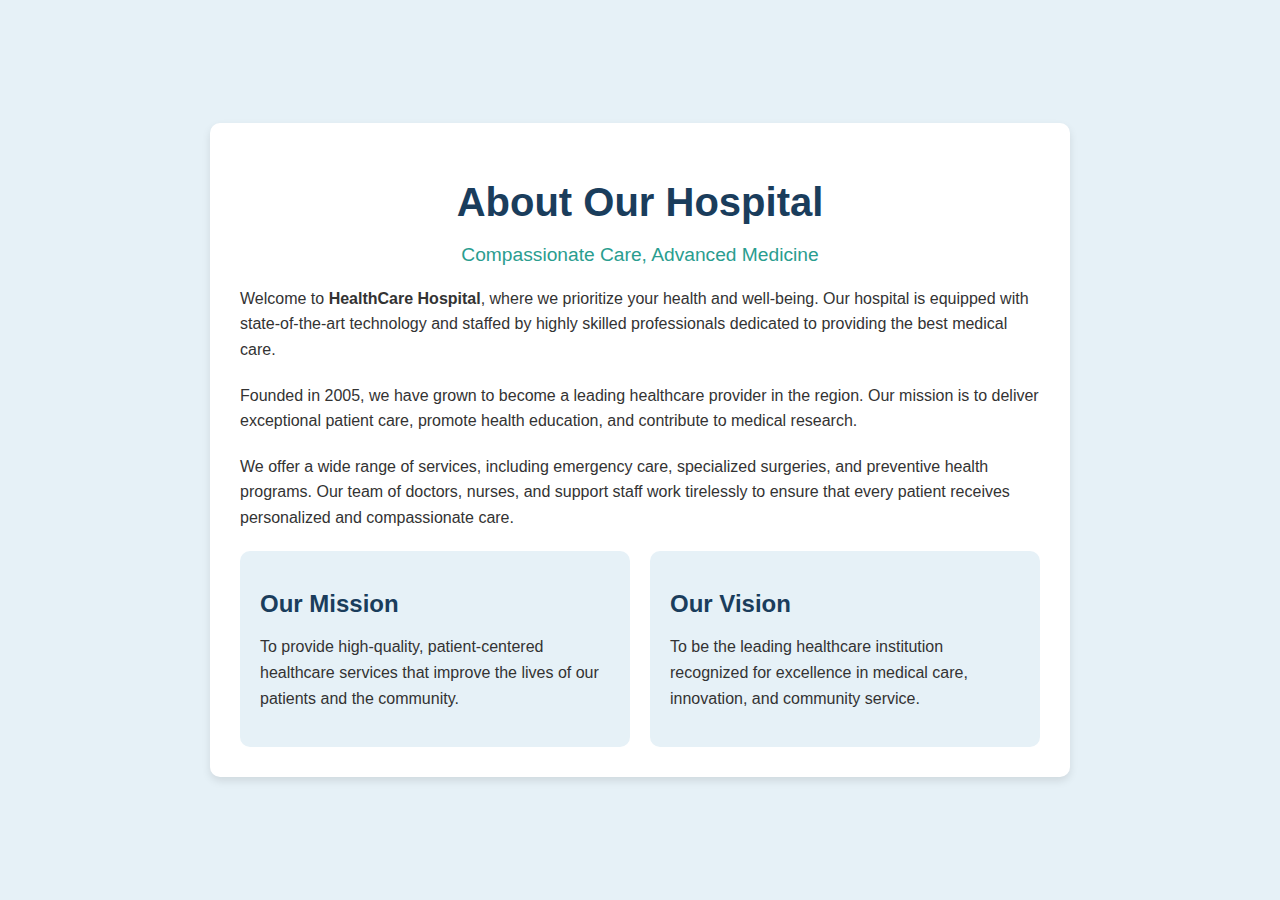
==== about.html @ ea89b2d6 "second comit" ====
<!DOCTYPE html>
<html lang="en">
<head>
    <meta charset="UTF-8">
    <meta name="viewport" content="width=device-width, initial-scale=1.0">
    <title>About Us</title>
    <link rel="stylesheet" href="style.css"> <!-- Link to external CSS file -->
</head>
<body>
    <div class="about-container">
        <h1>About Our Hospital</h1>
        <p class="tagline">Compassionate Care, Advanced Medicine</p>
        <div class="about-content">
            <p>
                Welcome to <strong>HealthCare Hospital</strong>, where we prioritize your health and well-being. 
                Our hospital is equipped with state-of-the-art technology and staffed by highly skilled 
                professionals dedicated to providing the best medical care.
            </p>
            <p>
                Founded in 2005, we have grown to become a leading healthcare provider in the region. 
                Our mission is to deliver exceptional patient care, promote health education, and 
                contribute to medical research.
            </p>
            <p>
                We offer a wide range of services, including emergency care, specialized surgeries, 
                and preventive health programs. Our team of doctors, nurses, and support staff work 
                tirelessly to ensure that every patient receives personalized and compassionate care.
            </p>
        </div>
        <div class="mission-vision">
            <div class="mission">
                <h2>Our Mission</h2>
                <p>
                    To provide high-quality, patient-centered healthcare services that improve the 
                    lives of our patients and the community.
                </p>
            </div>
            <div class="vision">
                <h2>Our Vision</h2>
                <p>
                    To be the leading healthcare institution recognized for excellence in medical 
                    care, innovation, and community service.
                </p>
            </div>
        </div>
    </div>
</body>
</html>
---- style.css ----
:root {
    --primary-blue: #1a3d5c;
    --secondary-blue: #2a9d8f;
    --accent-teal: #e6f1f7;
    --emergency-red: #e76f51;
    --text-dark: #333;
    --text-light: #fff;
}

body {
    font-family: 'Arial', sans-serif;
    background-color: var(--accent-teal);
    color: var(--text-dark);
    margin: 0;
    padding: 0;
    display: flex;
    justify-content: center;
    align-items: center;
    min-height: 100vh;
}

.doctor-profile {
    background-color: var(--text-light);
    border-radius: 10px;
    box-shadow: 0 4px 8px rgba(0, 0, 0, 0.1);
    overflow: hidden;
    width: 90%;
    max-width: 800px;
    display: flex;
    flex-direction: column;
    align-items: center;
    padding: 20px;
    margin: 20px;
}

.doctor-image img {
    width: 150px;
    height: 150px;
    border-radius: 50%;
    border: 4px solid var(--secondary-blue);
    object-fit: cover;
}

.doctor-details {
    text-align: center;
    margin-top: 20px;
}

.doctor-details h1 {
    font-size: 2rem;
    color: var(--primary-blue);
    margin-bottom: 10px;
}

.doctor-details .specialization {
    font-size: 1.2rem;
    color: var(--secondary-blue);
    font-weight: bold;
    margin-bottom: 15px;
}

.doctor-details .bio {
    font-size: 1rem;
    line-height: 1.6;
    color: var(--text-dark);
    margin-bottom: 20px;
}

.contact-info {
    text-align: left;
    margin-bottom: 20px;
}

.contact-info p {
    font-size: 0.9rem;
    margin: 5px 0;
}

.contact-info strong {
    color: var(--primary-blue);
}

.appointment-btn {
    background-color: var(--secondary-blue);
    color: var(--text-light);
    border: none;
    padding: 10px 20px;
    font-size: 1rem;
    border-radius: 5px;
    cursor: pointer;
    transition: background-color 0.3s ease;
}

.appointment-btn:hover {
    background-color: var(--primary-blue);
}

/* Responsive Design */
@media (min-width: 768px) {
    .doctor-profile {
        flex-direction: row;
        text-align: left;
    }

    .doctor-image {
        margin-right: 30px;
    }

    .doctor-details {
        text-align: left;
    }
}

/* About Page Styling */
.about-container {
    background-color: var(--text-light);
    border-radius: 10px;
    box-shadow: 0 4px 8px rgba(0, 0, 0, 0.1);
    padding: 30px;
    margin: 20px;
    max-width: 800px;
    width: 90%;
}

.about-container h1 {
    font-size: 2.5rem;
    color: var(--primary-blue);
    margin-bottom: 10px;
    text-align: center;
}

.about-container .tagline {
    font-size: 1.2rem;
    color: var(--secondary-blue);
    text-align: center;
    margin-bottom: 20px;
}

.about-content p {
    font-size: 1rem;
    line-height: 1.6;
    color: var(--text-dark);
    margin-bottom: 20px;
}

.mission-vision {
    display: flex;
    flex-wrap: wrap;
    gap: 20px;
    margin-top: 20px;
}

.mission, .vision {
    flex: 1;
    min-width: 250px;
    background-color: var(--accent-teal);
    padding: 20px;
    border-radius: 10px;
}

.mission h2, .vision h2 {
    font-size: 1.5rem;
    color: var(--primary-blue);
    margin-bottom: 10px;
}

.mission p, .vision p {
    font-size: 1rem;
    line-height: 1.6;
    color: var(--text-dark);
}

/* Contact Page Styling */
.contact-container {
    background-color: var(--text-light);
    border-radius: 10px;
    box-shadow: 0 4px 8px rgba(0, 0, 0, 0.1);
    padding: 30px;
    margin: 20px;
    max-width: 800px;
    width: 90%;
}

.contact-container h1 {
    font-size: 2.5rem;
    color: var(--primary-blue);
    margin-bottom: 10px;
    text-align: center;
}

.contact-container .tagline {
    font-size: 1.2rem;
    color: var(--secondary-blue);
    text-align: center;
    margin-bottom: 20px;
}

.contact-info {
    display: flex;
    flex-wrap: wrap;
    gap: 20px;
}

.contact-details, .contact-form {
    flex: 1;
    min-width: 250px;
}

.contact-details h2, .contact-form h2 {
    font-size: 1.5rem;
    color: var(--primary-blue);
    margin-bottom: 10px;
}

.contact-details p {
    font-size: 1rem;
    line-height: 1.6;
    color: var(--text-dark);
    margin-bottom: 10px;
}

.contact-form .form-group {
    margin-bottom: 15px;
}

.contact-form label {
    font-size: 1rem;
    color: var(--primary-blue);
    display: block;
    margin-bottom: 5px;
}

.contact-form input, .contact-form textarea {
    width: 100%;
    padding: 10px;
    border: 1px solid var(--secondary-blue);
    border-radius: 5px;
    font-size: 1rem;
}

.contact-form textarea {
    resize: vertical;
}

.submit-btn {
    background-color: var(--secondary-blue);
    color: var(--text-light);
    border: none;
    padding: 10px 20px;
    font-size: 1rem;
    border-radius: 5px;
    cursor: pointer;
    transition: background-color 0.3s ease;
}

.submit-btn:hover {
    background-color: var(--primary-blue);
}
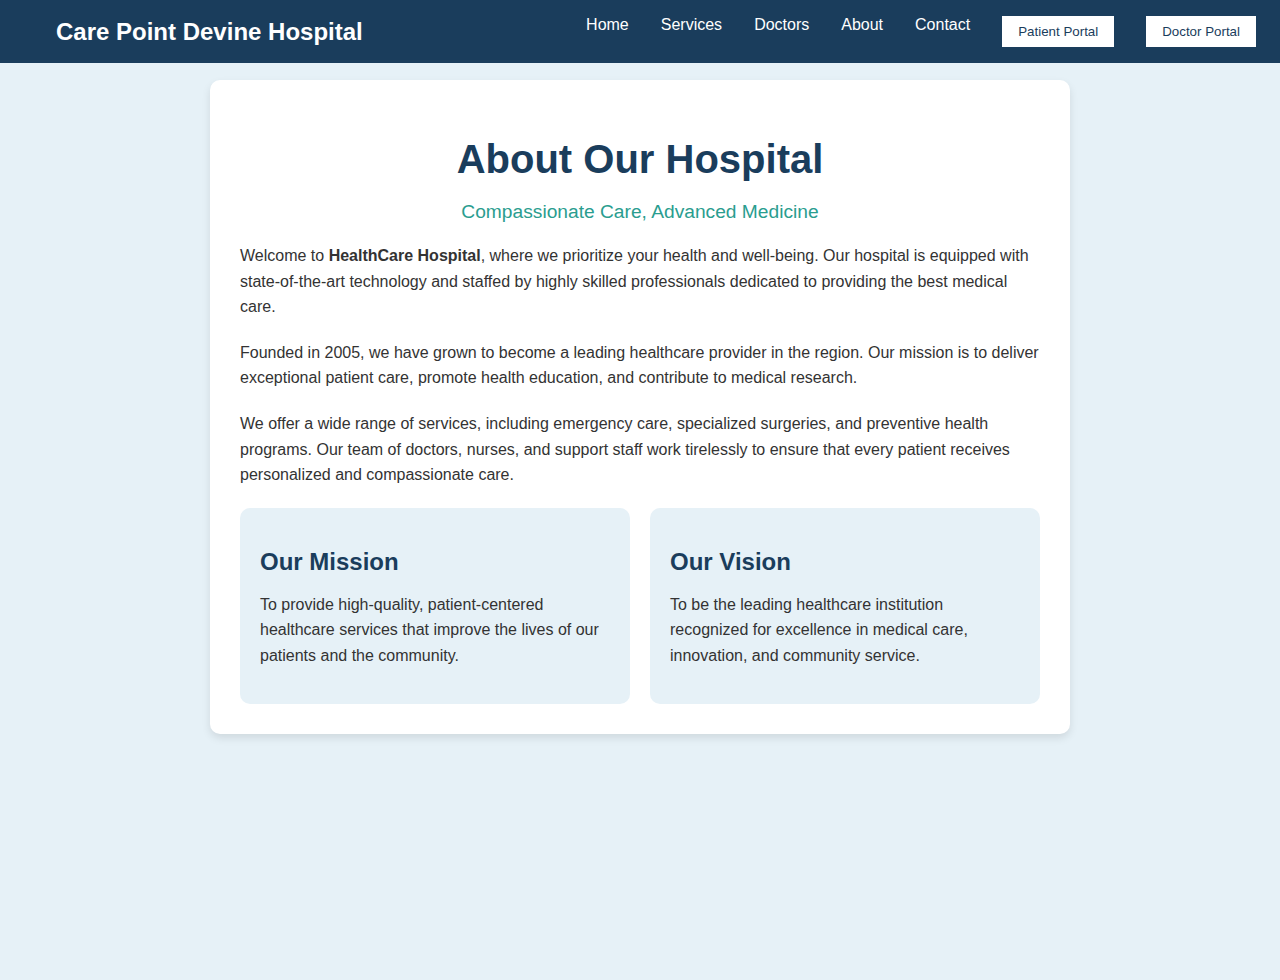
==== commit 0710669a: "80%" ====
--- a/about.html
+++ b/about.html
@@ -4,9 +4,26 @@
     <meta charset="UTF-8">
     <meta name="viewport" content="width=device-width, initial-scale=1.0">
     <title>About Us</title>
+    <link rel="stylesheet" href="https://cdnjs.cloudflare.com/ajax/libs/font-awesome/6.0.0-beta3/css/all.min.css">
     <link rel="stylesheet" href="style.css"> <!-- Link to external CSS file -->
 </head>
 <body>
+     <!-- Header -->
+     <header class="header">
+        <nav class="nav-container">
+            <div class="logo">Care Point Devine Hospital</div>
+            <div class="nav-links" id="navLinks">
+                <a href="index.html">Home</a>
+                <a href="services.html">Services</a>
+                <a href="doctors.html">Doctors</a>
+                <a href="about.html">About</a>
+                <a href="contact.html">Contact</a>
+                <button class="portal-btn" onclick="showPortal('patient')">Patient Portal</button>
+                <button class="portal-btn" onclick="showPortal('doctor')">Doctor Portal</button>
+            </div>
+            <i class="fas fa-bars menu-icon" id="menuIcon" onclick="toggleMenu()"></i>
+        </nav>
+    </header>
     <div class="about-container">
         <h1>About Our Hospital</h1>
         <p class="tagline">Compassionate Care, Advanced Medicine</p>
@@ -44,5 +61,47 @@
             </div>
         </div>
     </div>
+    <script>
+        // JavaScript to toggle the menu
+        function toggleMenu() {
+            const navLinks = document.getElementById("navLinks");
+            navLinks.classList.toggle("active");
+        }
+    </script>
+
+    <script>
+        function showPortal(type) {
+            const modal = document.getElementById(`${type}Portal`);
+            modal.style.display = 'block';
+        }
+
+        window.onclick = function(event) {
+            if (event.target.className === 'modal') {
+                event.target.style.display = 'none';
+            }
+        }
+    </script>
+    <script>
+        // Smooth scroll for navigation
+        document.querySelectorAll('a[href^="#"]').forEach(anchor => {
+            anchor.addEventListener('click', function (e) {
+                e.preventDefault();
+                document.querySelector(this.getAttribute('href')).scrollIntoView({
+                    behavior: 'smooth'
+                });
+            });
+        });
+        
+        // Mobile menu toggle
+        const mobileMenu = () => {
+            const nav = document.querySelector('.nav-links');
+            nav.style.display = nav.style.display === 'flex' ? 'none' : 'flex';
+        }
+        
+        // Initialize Google Map
+        function initMap() {
+            // Add your map initialization code here
+        }
+        </script>
 </body>
 </html>--- a/style.css
+++ b/style.css
@@ -7,16 +7,429 @@
     --text-light: #fff;
 }
 
+ /* Header Styling */
+ .header {
+    background: var(--primary-blue);
+    padding: 1rem;
+    position: fixed;
+    width: 100%;
+    top: 0;
+    z-index: 1000;
+    margin-bottom: 20px;
+}
+
+.nav-container {
+    display: flex;
+    justify-content: space-between;
+    align-items: center;
+    max-width: 1200px;
+    margin: 0 auto;
+}
+
+.logo {
+    color: var(--text-light);
+    font-size: 1.5rem;
+    font-weight: bold;
+}
+
+.nav-links {
+    display: flex;
+    gap: 2rem;
+}
+
+.nav-links a {
+    color: var(--text-light);
+    text-decoration: none;
+    transition: color 0.3s;
+}
+
+.nav-links a:hover {
+    color: #ffdd57;
+}
+
+.portal-btn {
+    background: var(--text-light);
+    color: var(--primary-blue);
+    border: none;
+    padding: 0.5rem 1rem;
+    cursor: pointer;
+    transition: background 0.3s;
+}
+
+.portal-btn:hover {
+    background: #ffdd57;
+}
+
+/* Hamburger Menu Icon */
+.menu-icon {
+    display: none;
+    color: var(--text-light);
+    font-size: 1.5rem;
+    cursor: pointer;
+}
+
+/* Responsive Styles */
+@media (max-width: 768px) {
+    .nav-links {
+        display: none;
+        flex-direction: column;
+        position: absolute;
+        top: 60px;
+        right: 1rem;
+        background: var(--primary-blue);
+        padding: 1rem;
+        border-radius: 5px;
+        box-shadow: 0 4px 8px rgba(0, 0, 0, 0.2);
+    }
+
+    .nav-links.active {
+        display: flex;
+    }
+
+    .menu-icon {
+        display: block;
+    }
+}
+
+/* Hero Section */
+.hero {
+    background: var(--accent-teal);
+    padding: 8rem 2rem 4rem;
+    text-align: center;
+}
+
+.hero h1 {
+    font-size: 2.5rem;
+    color: var(--primary-blue);
+    margin-bottom: 1rem;
+}
+
+/* Services Grid */
+.services {
+    padding: 4rem 2rem;
+    background: #fff;
+    
+}
+
+.services h2 {
+    font-size: 2rem;
+    color: var(--primary-blue);
+    margin-bottom: 2rem;
+    text-align: center;
+}
+.services-grid {
+    display: grid;
+    grid-template-columns: repeat(auto-fit, minmax(250px, 1fr));
+    gap: 2rem;
+    max-width: 1200px;
+    margin: 0 auto;
+}
+
+.service-card {
+    padding: 2rem;
+    border-radius: 10px;
+    box-shadow: 0 2px 10px rgba(0,0,0,0.1);
+    transition: transform 0.3s;
+}
+
+.service-card:hover {
+    transform: translateY(-5px);
+}
+
+/* Emergency Banner */
+.emergency-banner {
+    background: var(--emergency-red);
+    color: var(--text-light);
+    text-align: center;
+    padding: 2rem;
+    margin: 2rem 0;
+}
+
+/* Footer */
+.footer {
+    background: var(--primary-blue);
+    color: var(--text-light);
+    padding: 2rem;
+    text-align: center;
+}
+
+/* Responsive Design */
+@media (max-width: 768px) {
+    .hero h1 {
+        font-size: 2rem;
+    }
+
+    .services-grid {
+        grid-template-columns: 1fr;
+    }
+}
+
+/* Modal Styles */
+.modal {
+    display: none;
+    position: fixed;
+    top: 0;
+    left: 0;
+    width: 100%;
+    height: 100%;
+    background: rgba(0,0,0,0.5);
+}
+
+.modal-content {
+    background: white;
+    padding: 2rem;
+    width: 90%;
+    max-width: 400px;
+    position: absolute;
+    top: 50%;
+    left: 50%;
+    transform: translate(-50%, -50%);
+    border-radius: 5px;
+}
+
+.departments {
+    padding: 4rem 2rem;
+    background: var(--text-light);
+}
+
+.department-grid {
+    display: grid;
+    grid-template-columns: repeat(auto-fit, minmax(250px, 1fr));
+    gap: 2rem;
+    max-width: 1200px;
+    margin: 2rem auto;
+}
+
+.department-card {
+    text-align: center;
+    padding: 2rem;
+    border-radius: 10px;
+    background: var(--accent-teal);
+    transition: transform 0.3s;
+}
+
+.department-card i {
+    font-size: 2.5rem;
+    color: var(--secondary-blue);
+    margin-bottom: 1rem;
+}
+
+.department-card:hover {
+    transform: translateY(-5px);
+}
+
+.team {
+    padding: 4rem 2rem;
+    background: var(--accent-teal);
+}
+
+.team-grid {
+    display: grid;
+    grid-template-columns: repeat(auto-fit, minmax(250px, 1fr));
+    gap: 2rem;
+    max-width: 1200px;
+    margin: 2rem auto;
+}
+
+.doctor-card {
+    background: white;
+    border-radius: 10px;
+    padding: 1.5rem;
+    text-align: center;
+    box-shadow: 0 2px 10px rgba(0,0,0,0.1);
+}
+
+.doctor-card img {
+width: 150px; /* Fixed width for circular/square image */
+height: 150px; /* Fixed height for circular/square image */
+object-fit: cover; /* Ensures the image covers the area without distortion */
+border-radius: 50%; /* Makes the image circular (use 8px for square) */
+margin-bottom: 1rem;
+border: 4px solid var(--secondary-blue); /* Optional: Adds a border */
+}
+
+.social-links {
+    margin-top: 1rem;
+    display: flex;
+    justify-content: center;
+    gap: 1rem;
+}
+
+.appointment {
+    padding: 4rem 2rem;
+    background: var(--text-light); /* Fallback background color */
+    background-image: url('images/appoin.jpg'); /* Add your background image */
+    background-size: cover; /* Ensures the image covers the entire section */
+    background-position: center; /* Centers the background image */
+    background-repeat: no-repeat; /* Prevents the image from repeating */
+    color: #333; /* Adjust text color for better contrast */
+    text-align: center; /* Centers the text content */
+}
+
+
+.appointment-container {
+    max-width: 800px;
+    margin: 0 auto;
+}
+
+.form-grid {
+    display: grid;
+    grid-template-columns: repeat(2, 1fr);
+    gap: 1.5rem;
+    margin: 2rem 0;
+}
+
+input, select, textarea {
+    width: 100%;
+    padding: 0.8rem;
+    border: 1px solid #ddd;
+    border-radius: 4px;
+}
+
+textarea {
+    grid-column: 1 / -1;
+    height: 100px;
+}
+
+@media (max-width: 600px) {
+    .form-grid {
+        grid-template-columns: 1fr;
+    }
+}
+
+.testimonials {
+    padding: 4rem 2rem;
+    background: var(--accent-teal);
+    text-align: center;
+}
+
+.testimonial-carousel {
+    max-width: 800px;
+    margin: 2rem auto;
+    position: relative;
+}
+
+.testimonial {
+    display: none;
+    padding: 2rem;
+    background: white;
+    border-radius: 10px;
+    box-shadow: 0 2px 10px rgba(0,0,0,0.1);
+}
+
+.testimonial.active {
+    display: block;
+    margin-bottom: 10px;
+}
+
+.contact {
+padding: 4rem 2rem;
+background: var(--accent-teal);
+}
+
+.contact-container {
+max-width: 1200px;
+margin: 80px auto 0;
+text-align: center;
+padding: 20px;
+box-sizing: border-box;
+}
+
+.contact-info {
+display: flex;
+background: white;
+justify-content: space-between;
+gap: 2rem;
+margin-top: 20px;
+}
+
+.info-item {
+display: flex;
+align-items: center;
+gap: 1rem;
+margin: 1.5rem 0;
+}
+
+.info-item i {
+color: var(--secondary-blue);
+font-size: 1.2rem;
+}
+
+.map-container {
+height: 400px;
+border-radius: 10px;
+overflow: hidden;
+box-shadow: 0 2px 10px rgba(0,0,0,0.1);   
+}
+iframe {
+width: 100%;
+height: 100%;
+border: 0;
+}
+/* ====== Patient Education ====== */
+.education {
+padding: 4rem 2rem;
+background: white;
+}
+
+.education-grid {
+display: grid;
+grid-template-columns: repeat(auto-fit, minmax(300px, 1fr));
+gap: 2rem;
+max-width: 1200px;
+margin: 2rem auto;
+}
+
+.article-card {
+background: var(--accent-teal);
+border-radius: 10px;
+padding: 1.5rem;
+transition: transform 0.3s;
+}
+
+.article-card h3 {
+color: var(--primary-blue);
+margin-bottom: 1rem;
+}
+
+.read-more {
+display: inline-block;
+color: var(--secondary-blue);
+text-decoration: none;
+font-weight: bold;
+margin-top: 1rem;
+}
+
+/* Responsive Design */
+@media (max-width: 768px) {
+.department-grid,
+.team-grid,
+.education-grid {
+    grid-template-columns: 1fr;
+}
+
+.contact-container {
+    grid-template-columns: 1fr;
+}
+}
+
 body {
     font-family: 'Arial', sans-serif;
     background-color: var(--accent-teal);
     color: var(--text-dark);
     margin: 0;
     padding: 0;
+    justify-content: center;
+    align-items: center;
+    min-height: 100vh;
+}
+.docprofile {
     display: flex;
     justify-content: center;
     align-items: center;
-    min-height: 100vh;
+    flex-direction: column;
+    margin-top: 80px; /* Adjust this value based on the height of your header */
+    padding-top: 20px; /* Optional: Adds extra spacing at the top */
 }
 
 .doctor-profile {
@@ -27,12 +440,11 @@
     width: 90%;
     max-width: 800px;
     display: flex;
-    flex-direction: column;
     align-items: center;
+    justify-content: center;
     padding: 20px;
-    margin: 20px;
-}
-
+    margin-bottom: 20px;
+}
 .doctor-image img {
     width: 150px;
     height: 150px;
@@ -117,9 +529,10 @@
     border-radius: 10px;
     box-shadow: 0 4px 8px rgba(0, 0, 0, 0.1);
     padding: 30px;
-    margin: 20px;
     max-width: 800px;
     width: 90%;
+    margin: auto;
+    margin-top: 80px;
 }
 
 .about-container h1 {
@@ -176,9 +589,11 @@
     border-radius: 10px;
     box-shadow: 0 4px 8px rgba(0, 0, 0, 0.1);
     padding: 30px;
-    margin: 20px;
+    margin: 80px auto 0;
     max-width: 800px;
     width: 90%;
+    text-align: center; /* Centers text content */
+    box-sizing: border-box; /* Ensures padding is included in width calculation */
 }
 
 .contact-container h1 {
@@ -198,12 +613,16 @@
 .contact-info {
     display: flex;
     flex-wrap: wrap;
+    justify-content: space-between;
     gap: 20px;
 }
 
 .contact-details, .contact-form {
+    background-color: #f9f9f9;
+    border-radius: 10px;
+    box-shadow: 0 4px 8px rgba(0, 0, 0, 0.1);
+    padding: 20px;
     flex: 1;
-    min-width: 250px;
 }
 
 .contact-details h2, .contact-form h2 {
